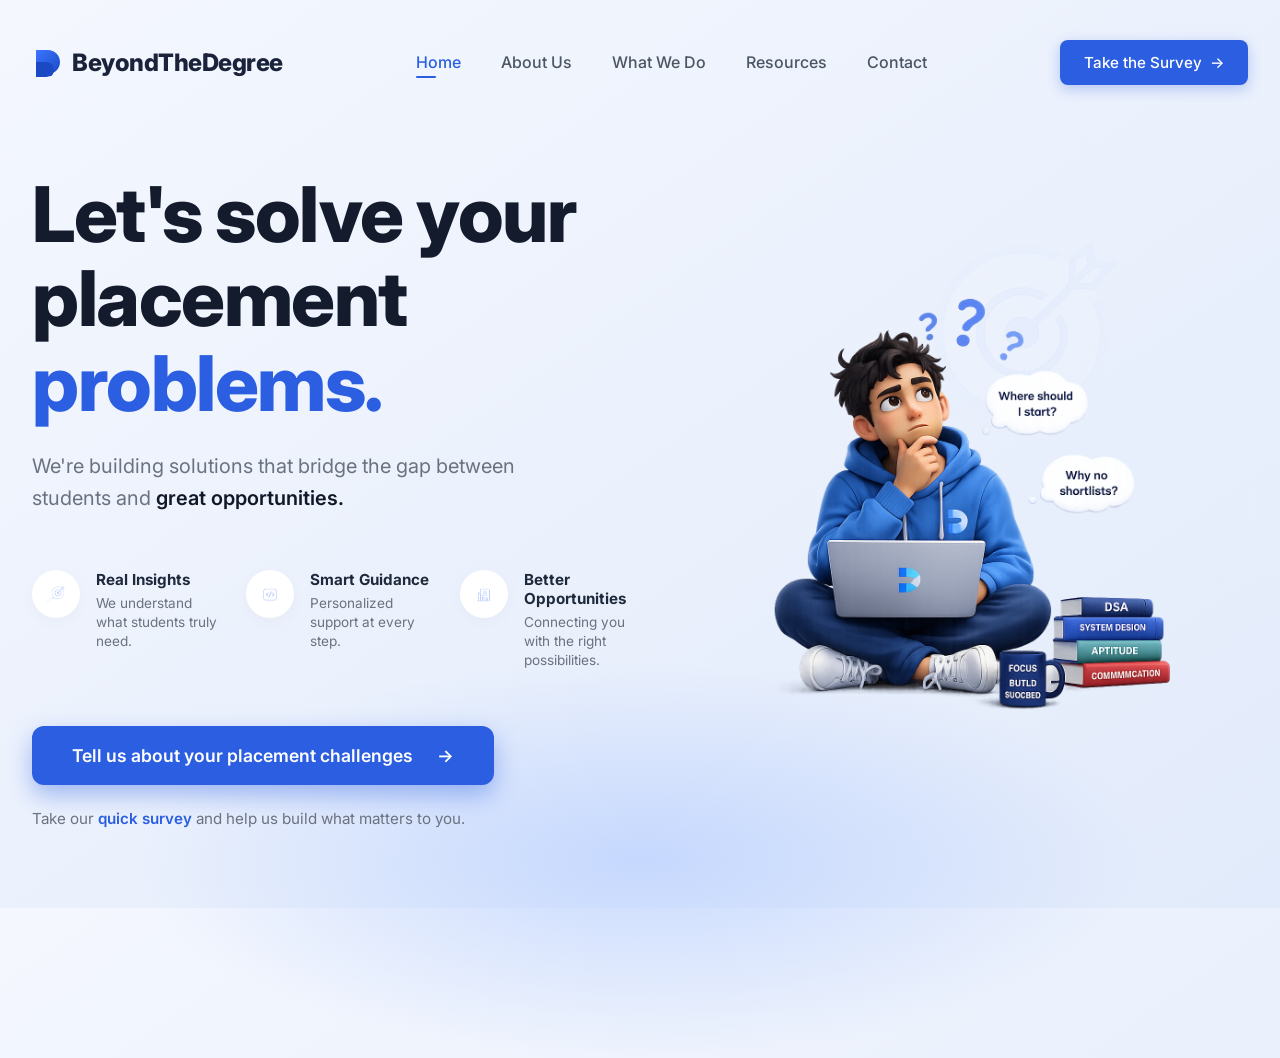
==== index.html @ b4f1f3c0 "Initial commit" ====
<!DOCTYPE html>
<html lang="en">
<head>
    <meta charset="UTF-8">
    <meta name="viewport" content="width=device-width, initial-scale=1.0">
    <title>BeyondTheDegree - Solve Your Placement Problems</title>
    <meta name="description" content="We're building solutions that bridge the gap between students and great opportunities. Take our quick survey.">
    <link rel="preconnect" href="https://fonts.googleapis.com">
    <link rel="preconnect" href="https://fonts.gstatic.com" crossorigin>
    <link href="https://fonts.googleapis.com/css2?family=Inter:wght@400;500;600;700;800&display=swap" rel="stylesheet">
    <link rel="stylesheet" href="style.css">
</head>
<body>
    <div class="background-decorations">
        <!-- We will put background faint icons here -->
        <div class="bg-icon bg-target"><img src="assets/Home/target.png" alt="" aria-hidden="true"></div>
        <div class="bg-icon bg-people"><img src="assets/Home/people.png" alt="" aria-hidden="true"></div>
        <div class="bg-icon bg-paperplane"><img src="assets/Home/paperplane.png" alt="" aria-hidden="true"></div>
        <!-- Some background buildings silhouette (using CSS) -->
        <div class="city-skyline"></div>
    </div>

    <div class="container">
        <header>
            <div class="logo">
                <svg width="32" height="32" viewBox="0 0 32 32" fill="none" xmlns="http://www.w3.org/2000/svg">
                    <!-- A simple approximation of the 'B' logo -->
                    <path d="M4 4 h12 c6.627 0 12 5.373 12 12 0 3.314 -1.343 6.314 -3.515 8.485C22.314 26.657 19.314 28 16 28 H4 V4 z" fill="url(#paint0_linear)"/>
                    <path d="M4 16 h10 c4.418 0 8 3.582 8 8 0 2.21 -0.895 4.21 -2.343 5.657C17.21 30.105 15.21 31 13 31 H4 V16 z" fill="#1b49c4"/>
                    <defs>
                        <linearGradient id="paint0_linear" x1="4" y1="4" x2="28" y2="28" gradientUnits="userSpaceOnUse">
                            <stop stop-color="#3b76ff" />
                            <stop offset="1" stop-color="#1b49c4" />
                        </linearGradient>
                    </defs>
                </svg>
                <span class="logo-text">BeyondTheDegree</span>
            </div>
            
            <nav class="nav-links">
                <a href="#" class="active">Home</a>
                <a href="#">About Us</a>
                <a href="#">What We Do</a>
                <a href="#">Resources</a>
                <a href="#">Contact</a>
            </nav>
            
            <a href="survey.html" class="nav-btn">Take the Survey <span class="arrow">&rarr;</span></a>
        </header>

        <main>
            <div class="hero-left">
                <h1>Let's solve your<br>placement <span class="highlight">problems.</span></h1>
                
                <p class="subtitle">We're building solutions that bridge the gap between students and <strong>great opportunities.</strong></p>
                
                <div class="features">
                    <div class="feature-item">
                        <div class="feature-icon">
                            <img src="assets/Home/target.png" alt="Real Insights">
                        </div>
                        <div class="feature-text">
                            <h3>Real Insights</h3>
                            <p>We understand what students truly need.</p>
                        </div>
                    </div>
                    <div class="feature-item">
                        <div class="feature-icon">
                            <img src="assets/Home/developer.png" alt="Smart Guidance">
                        </div>
                        <div class="feature-text">
                            <h3>Smart Guidance</h3>
                            <p>Personalized support at every step.</p>
                        </div>
                    </div>
                    <div class="feature-item">
                        <div class="feature-icon">
                            <img src="assets/Home/growth .png" alt="Better Opportunities">
                        </div>
                        <div class="feature-text">
                            <h3>Better Opportunities</h3>
                            <p>Connecting you with the right possibilities.</p>
                        </div>
                    </div>
                </div>

                <a href="survey.html" class="main-cta-btn">Tell us about your placement challenges <span class="arrow">&rarr;</span></a>
                
                <p class="survey-text">Take our <strong>quick survey</strong> and help us build what matters to you.</p>
            </div>

            <div class="hero-right">
                <div class="character-wrapper">
                    <!-- The speech bubbles might be part of the character, but we'll add them as CSS elements if they are not. Assuming they are part of the composition if the image is huge. If not, they won't show. -->
                    <img src="assets/Home/character.png" alt="Student thinking about placement problems" class="main-character">
                </div>
            </div>
        </main>
    </div>
</body>
</html>
---- style.css ----
:root {
    --primary-blue: #2b5ee1;
    --primary-blue-hover: #1e45b0;
    --text-dark: #111827;
    --text-gray: #6b7280;
    --bg-light: #eef3fa;
    --nav-text: #4b5563;
}

* {
    margin: 0;
    padding: 0;
    box-sizing: border-box;
}

body {
    font-family: 'Inter', -apple-system, BlinkMacSystemFont, "Segoe UI", Roboto, sans-serif;
    background: linear-gradient(145deg, #f4f7fe 0%, #e2ebfb 100%);
    color: var(--text-dark);
    min-height: 100vh;
    overflow-x: hidden;
    position: relative;
}

/* Floor gradient for character */
body::before {
    content: '';
    position: absolute;
    bottom: -150px;
    left: 50%;
    transform: translateX(-50%);
    width: 80%;
    height: 400px;
    background: radial-gradient(ellipse at center, rgba(175, 201, 255, 0.6) 0%, rgba(226, 235, 251, 0) 70%);
    border-radius: 50%;
    z-index: 1;
    pointer-events: none;
}

/* Container */
.container {
    max-width: 1300px;
    margin: 0 auto;
    padding: 0 2rem;
    position: relative;
    z-index: 10;
}

/* Header */
header {
    display: flex;
    justify-content: space-between;
    align-items: center;
    padding: 2.5rem 0;
}

.logo {
    display: flex;
    align-items: center;
    gap: 0.5rem;
}

.logo-text {
    font-size: 1.5rem;
    font-weight: 800;
    color: #1a233a;
    letter-spacing: -0.5px;
}

.nav-links {
    display: flex;
    gap: 2.5rem;
}

.nav-links a {
    text-decoration: none;
    color: var(--nav-text);
    font-size: 1rem;
    font-weight: 500;
    transition: color 0.3s;
    position: relative;
}

.nav-links a:hover, .nav-links a.active {
    color: var(--primary-blue);
}

.nav-links a.active::after {
    content: '';
    position: absolute;
    bottom: -6px;
    left: 0;
    width: 20px;
    height: 2px;
    background-color: var(--primary-blue);
    border-radius: 2px;
}

.nav-btn {
    display: inline-flex;
    align-items: center;
    gap: 0.5rem;
    background-color: var(--primary-blue);
    color: white;
    text-decoration: none;
    padding: 0.8rem 1.5rem;
    border-radius: 8px;
    font-weight: 500;
    font-size: 0.95rem;
    transition: background-color 0.3s, transform 0.2s;
    box-shadow: 0 4px 14px rgba(43, 94, 225, 0.3);
}

.nav-btn:hover {
    background-color: var(--primary-blue-hover);
    transform: translateY(-2px);
}

/* Main Content */
main {
    display: flex;
    align-items: center;
    margin-top: 3rem;
    padding-bottom: 5rem;
}

.hero-left {
    flex: 1.2;
    max-width: 650px;
    padding-right: 2rem;
}

.hero-right {
    flex: 1;
    position: relative;
    display: flex;
    justify-content: flex-end;
}

h1 {
    font-size: 4.8rem;
    line-height: 1.1;
    font-weight: 800;
    letter-spacing: -1.5px;
    margin-bottom: 1.5rem;
    color: #141b2d;
}

h1 .highlight {
    color: var(--primary-blue);
}

.subtitle {
    font-size: 1.25rem;
    color: var(--text-gray);
    line-height: 1.6;
    margin-bottom: 3.5rem;
    max-width: 500px;
}

.subtitle strong {
    color: var(--text-dark);
    font-weight: 600;
}

.features {
    display: flex;
    gap: 1.5rem;
    margin-bottom: 3.5rem;
}

.feature-item {
    display: flex;
    align-items: flex-start;
    gap: 1rem;
    flex: 1;
}

.feature-icon {
    width: 48px;
    height: 48px;
    background-color: white;
    border-radius: 50%;
    display: flex;
    align-items: center;
    justify-content: center;
    box-shadow: 0 4px 15px rgba(0,0,0,0.03);
    flex-shrink: 0;
}

.feature-icon img {
    width: 22px;
    height: 22px;
    object-fit: contain;
}

.feature-text h3 {
    font-size: 0.95rem;
    font-weight: 700;
    color: #1e293b;
    margin-bottom: 0.3rem;
}

.feature-text p {
    font-size: 0.85rem;
    color: var(--text-gray);
    line-height: 1.4;
}

.main-cta-btn {
    display: inline-flex;
    align-items: center;
    gap: 1.5rem;
    background-color: var(--primary-blue);
    color: white;
    text-decoration: none;
    padding: 1.2rem 2.5rem;
    border-radius: 12px;
    font-weight: 600;
    font-size: 1.1rem;
    transition: all 0.3s ease;
    box-shadow: 0 10px 25px rgba(43, 94, 225, 0.4);
    margin-bottom: 1.5rem;
}

.main-cta-btn:hover {
    background-color: var(--primary-blue-hover);
    transform: translateY(-3px);
    box-shadow: 0 15px 35px rgba(43, 94, 225, 0.5);
}

.survey-text {
    font-size: 0.95rem;
    color: var(--text-gray);
}

.survey-text strong {
    color: var(--primary-blue);
    font-weight: 600;
}

/* Character Image Area */
.character-wrapper {
    position: relative;
    width: 100%;
    max-width: 650px;
    transform: translateX(-12.5%) scale(1.25);
    transform-origin: center right;
}

.main-character {
    width: 100%;
    height: auto;
    display: block;
    object-fit: contain;
    position: relative;
    z-index: 5;
    animation: float 6s ease-in-out infinite;
}

@keyframes float {
    0% { transform: translateY(0px); }
    50% { transform: translateY(-12px); }
    100% { transform: translateY(0px); }
}

/* Background elements */
.background-decorations {
    position: absolute;
    top: 0;
    left: 0;
    width: 100%;
    height: 100%;
    overflow: hidden;
    z-index: 0;
    pointer-events: none;
}

.bg-icon {
    position: absolute;
    opacity: 0.2;
}

.bg-target {
    top: 25%;
    right: 25%;
    width: 120px;
    opacity: 0.1;
}

.bg-people {
    top: 50%;
    right: 5%;
    width: 80px;
    opacity: 0.1;
}

.bg-paperplane {
    top: 15%;
    right: 8%;
    width: 90px;
    opacity: 0.15;
    transform: rotate(-10deg);
}

/* Responsive adjustments */
@media (max-width: 1024px) {
    h1 {
        font-size: 3.5rem;
    }
    .features {
        flex-direction: column;
        gap: 1.5rem;
    }
}

@media (max-width: 768px) {
    main {
        flex-direction: column;
    }
    .hero-right {
        margin-top: 3rem;
        justify-content: center;
    }
    header {
        flex-direction: column;
        gap: 1rem;
    }
    .nav-links {
        flex-wrap: wrap;
        justify-content: center;
    }
}
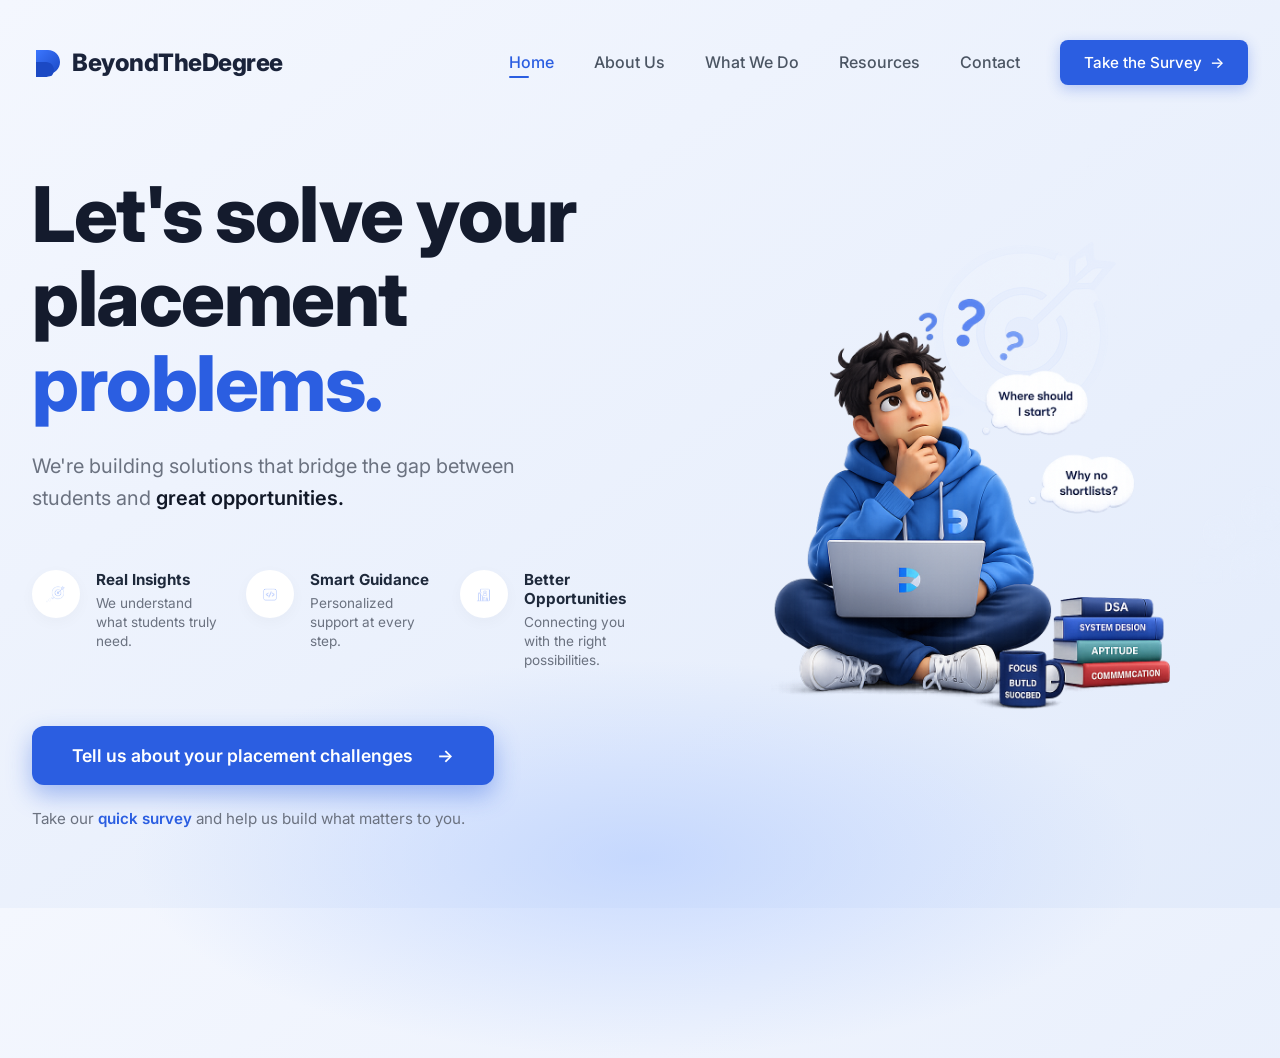
==== commit f3653212: "Optimize mobile UI: Ultra responsive design and hamburger menu" ====
--- a/index.html
+++ b/index.html
@@ -37,15 +37,23 @@
                 <span class="logo-text">BeyondTheDegree</span>
             </div>
             
-            <nav class="nav-links">
-                <a href="#" class="active">Home</a>
-                <a href="#">About Us</a>
-                <a href="#">What We Do</a>
-                <a href="#">Resources</a>
-                <a href="#">Contact</a>
-            </nav>
+            <button class="hamburger" id="hamburger" aria-label="Toggle navigation">
+                <span></span>
+                <span></span>
+                <span></span>
+            </button>
             
-            <a href="survey.html" class="nav-btn">Take the Survey <span class="arrow">&rarr;</span></a>
+            <div class="nav-container" id="nav-container">
+                <nav class="nav-links">
+                    <a href="#" class="active">Home</a>
+                    <a href="#">About Us</a>
+                    <a href="#">What We Do</a>
+                    <a href="#">Resources</a>
+                    <a href="#">Contact</a>
+                </nav>
+                
+                <a href="survey.html" class="nav-btn">Take the Survey <span class="arrow">&rarr;</span></a>
+            </div>
         </header>
 
         <main>
@@ -97,5 +105,25 @@
             </div>
         </main>
     </div>
+
+    <script>
+        const hamburger = document.getElementById('hamburger');
+        const navContainer = document.getElementById('nav-container');
+        const navLinks = document.querySelectorAll('.nav-links a');
+
+        if (hamburger && navContainer) {
+            hamburger.addEventListener('click', () => {
+                hamburger.classList.toggle('active');
+                navContainer.classList.toggle('active');
+            });
+
+            navLinks.forEach(link => {
+                link.addEventListener('click', () => {
+                    hamburger.classList.remove('active');
+                    navContainer.classList.remove('active');
+                });
+            });
+        }
+    </script>
 </body>
 </html>
--- a/style.css
+++ b/style.css
@@ -67,6 +67,34 @@
     letter-spacing: -0.5px;
 }
 
+.hamburger {
+    display: none;
+    flex-direction: column;
+    justify-content: space-between;
+    width: 28px;
+    height: 20px;
+    background: transparent;
+    border: none;
+    cursor: pointer;
+    padding: 0;
+    z-index: 100;
+}
+
+.hamburger span {
+    width: 100%;
+    height: 3px;
+    background-color: #1a233a;
+    border-radius: 10px;
+    transition: all 0.3s ease;
+    transform-origin: left;
+}
+
+.nav-container {
+    display: flex;
+    align-items: center;
+    gap: 2.5rem;
+}
+
 .nav-links {
     display: flex;
     gap: 2.5rem;
@@ -315,19 +343,126 @@
 }
 
 @media (max-width: 768px) {
+    body::before, .bg-icon {
+        display: none;
+    }
+    
     main {
         flex-direction: column;
-    }
+        margin-top: 1.5rem;
+        padding-bottom: 3rem;
+    }
+    
     .hero-right {
-        margin-top: 3rem;
+        display: none;
+    }
+    
+    .hero-left {
+        padding-right: 0;
+        text-align: center;
+    }
+    
+    h1 {
+        font-size: 2.8rem;
+        margin-bottom: 1rem;
+    }
+    
+    .subtitle {
+        margin: 0 auto 2rem;
+        font-size: 1.05rem;
+        padding: 0 1rem;
+    }
+    
+    .features {
+        align-items: center;
+        flex-direction: column;
+        gap: 1.25rem;
+    }
+    
+    .feature-item {
+        align-items: center;
+        text-align: center;
+        flex-direction: column;
+        background: #fff;
+        padding: 1.5rem;
+        border-radius: 16px;
+        width: 100%;
+        box-shadow: 0 4px 15px rgba(0,0,0,0.03);
+    }
+    
+    header {
+        position: relative;
+        padding: 1.5rem 0;
+    }
+    
+    .hamburger {
+        display: flex;
+    }
+    
+    .hamburger.active span:nth-child(1) {
+        transform: rotate(45deg);
+    }
+    
+    .hamburger.active span:nth-child(2) {
+        opacity: 0;
+    }
+    
+    .hamburger.active span:nth-child(3) {
+        transform: rotate(-45deg);
+    }
+
+    .nav-container {
+        position: absolute;
+        top: 100%;
+        left: 0;
+        right: 0;
+        background: #fff;
+        flex-direction: column;
+        padding: 2rem;
+        box-shadow: 0 10px 20px rgba(0,0,0,0.1);
+        border-radius: 16px;
+        gap: 1.5rem;
+        z-index: 99;
+        opacity: 0;
+        visibility: hidden;
+        transform: translateY(-10px);
+        transition: all 0.3s cubic-bezier(0.4, 0, 0.2, 1);
+    }
+
+    .nav-container.active {
+        opacity: 1;
+        visibility: visible;
+        transform: translateY(0);
+    }
+    
+    .nav-links {
+        flex-direction: column;
+        width: 100%;
+        text-align: center;
+        gap: 1.5rem;
+    }
+    
+    .nav-btn {
+        margin-top: 0;
+        width: 100%;
         justify-content: center;
     }
-    header {
-        flex-direction: column;
-        gap: 1rem;
-    }
-    .nav-links {
-        flex-wrap: wrap;
+}
+
+@media (max-width: 480px) {
+    h1 {
+        font-size: 2.2rem;
+    }
+    .container {
+        padding: 0 1.25rem;
+    }
+    .feature-item {
+        padding: 1.25rem;
+    }
+    .main-cta-btn {
+        padding: 1rem 1.5rem;
+        font-size: 1rem;
+        width: 100%;
         justify-content: center;
     }
 }
